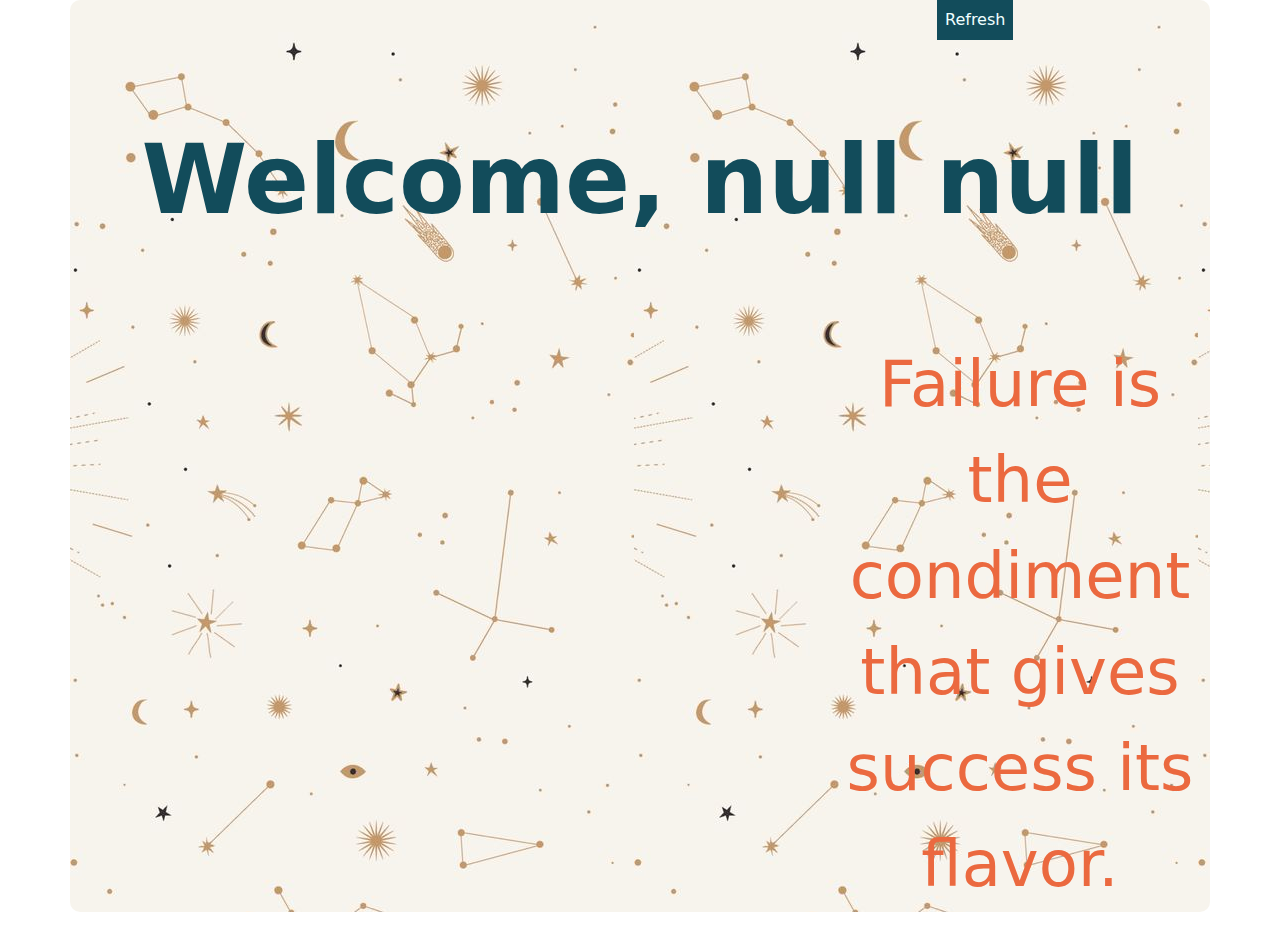
==== horoscoop.html @ 8814ab09 "Eerste styling horoscoop" ====
<!DOCTYPE html>
<html lang="en">
<head>
    <meta charset="UTF-8">
    <meta http-equiv="X-UA-Compatible" content="IE=edge">
    <meta name="viewport" content="width=device-width, initial-scale=1.0">
    <title>Your personal horoscope</title>
    <!-- Link naar css file -->
    <link rel="stylesheet" href="style.css">
    <!-- Latest compiled and minified CSS -->
    <link href="https://cdn.jsdelivr.net/npm/bootstrap@5.2.2/dist/css/bootstrap.min.css" rel="stylesheet">

    <!-- Latest compiled JavaScript -->
    <script src="https://cdn.jsdelivr.net/npm/bootstrap@5.2.2/dist/js/bootstrap.bundle.min.js"></script>
</head>
<body>
    <div class="container wrap">
        <div class="row margin">
            <div class="col-md-3"><img src="" class="rounded mx-auto d-block" id="currentWheaterImage"></img></div>
            <div class="col-md-3 text-center temp" id="currentTemperature"></div>
            <div class="col-md-3 text-center weather" id="weatherDescription"></div>
            <div class="col-md-3"><button id="refreshButton">Refresh</button></div>
        </div>
        <div class="row margin banner text-center">
            <div class="col-md-12 title" id="welcomeMessage"></div>
        </div>
        <div class="row margin">
            <div class="col-md-8"><img src="" class="rounded mx-auto d-block" id="chineseHoroscope"></img></div>
            <div class="col-md-4 text-center"id="quoteOfTheMoment"></div>
        </div>
    </div>
    <script src="output.js"></script>
    <script src="weather.js"></script>
</body>
</html>
---- style.css ----
.wrap{
    background-image: url("zodiac2.jpg");
    border-radius: 10px;
}

h1{
    color:#124C5B;
    font-weight: 700;
    padding: 3em
}
.title{
    color:#124C5B;
    font-size: 6em;
    font-weight: 700;
    padding: 0.5em
}

h3{
    color:#124C5B;
    font-weight: 500;
    padding: 1em
}
.banner{
    height: 35%;
}
.margin{
    margin : 20px;
}

body{
    background-color: #B4CCD1;
    font-family: 'Quicksand', sans-serif;
}

input{
    border-color: #C19C70;
    border-radius: 10px;
    color:#124C5B;
}
button{
    background-color: #124C5B;
    border-radius: 10px;
    border: 0px;
    padding: 0.5em;
    color: azure;
    margin: 2em;

}
#quoteOfTheMoment{
    color:#EB693F;
    font-size: 4em;

}

.temp{
    font-size: 6em;
    margin-top: auto;
    margin-bottom: auto;
}
.weather{    
  margin-top: auto;
  margin-bottom: auto;
}
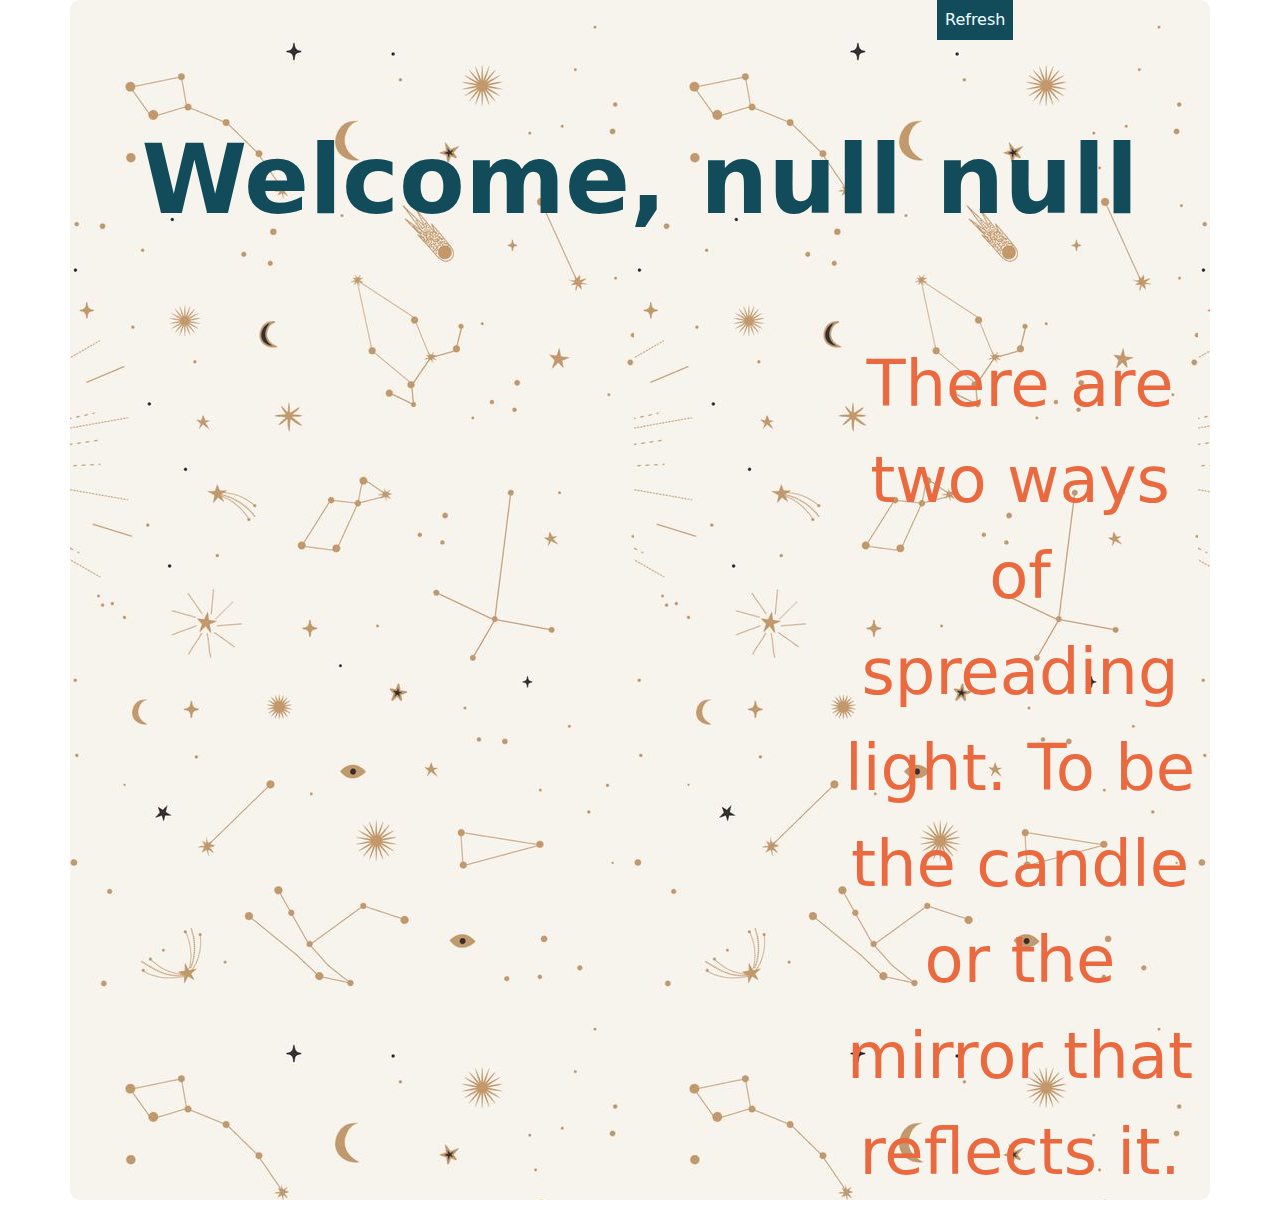
==== commit fa7f969a: "fixed spelling mistake" ====
--- a/horoscoop.html
+++ b/horoscoop.html
@@ -16,7 +16,7 @@
 <body>
     <div class="container wrap">
         <div class="row margin">
-            <div class="col-md-3"><img src="" class="rounded mx-auto d-block" id="currentWheaterImage"></img></div>
+            <div class="col-md-3"><img src="" class="rounded mx-auto d-block" id="currentWeatherImage"></img></div>
             <div class="col-md-3 text-center temp" id="currentTemperature"></div>
             <div class="col-md-3 text-center weather" id="weatherDescription"></div>
             <div class="col-md-3"><button id="refreshButton">Refresh</button></div>
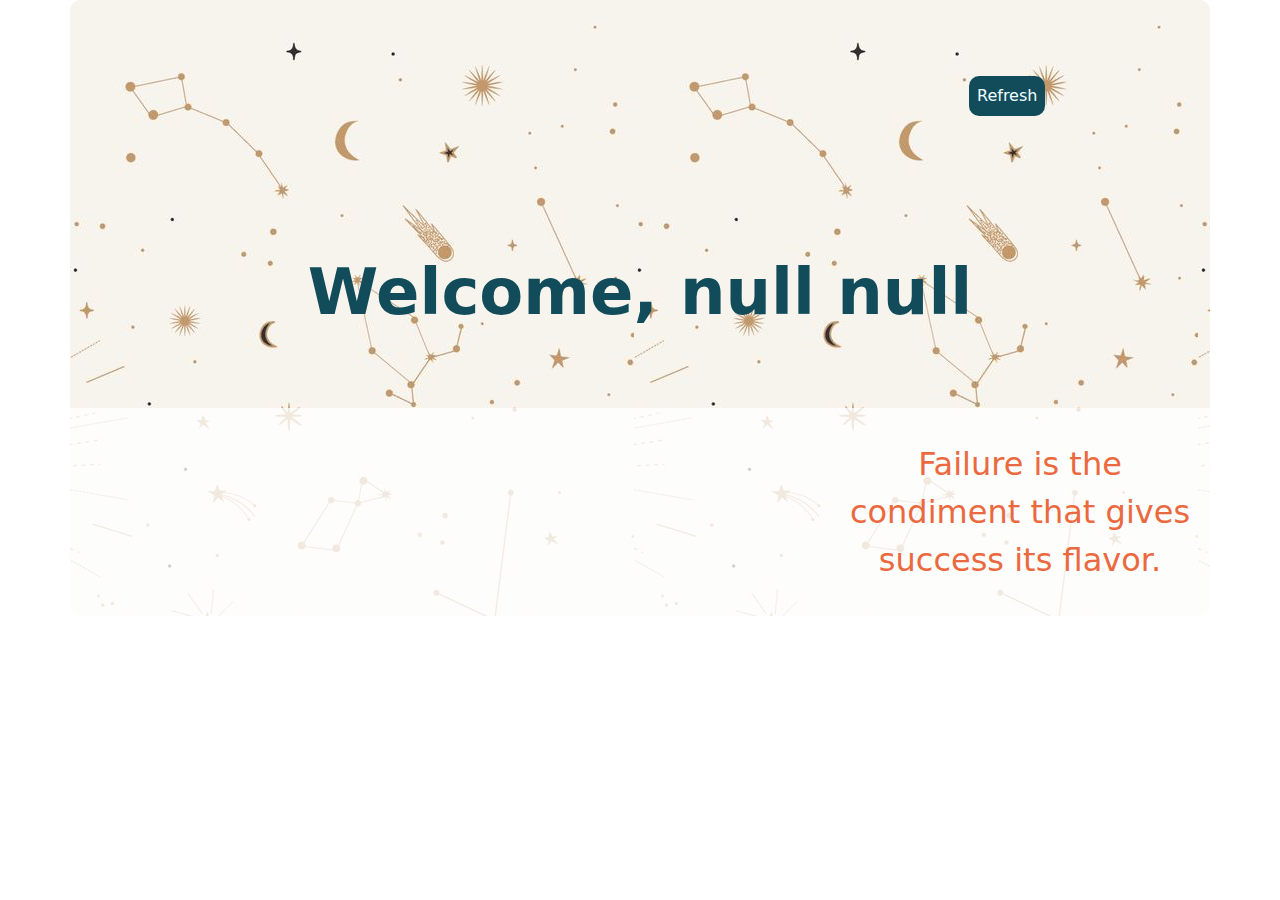
==== commit bbeecd9b: "Tweede aanpassingen aan style" ====
--- a/horoscoop.html
+++ b/horoscoop.html
@@ -16,17 +16,18 @@
 <body>
     <div class="container wrap">
         <div class="row margin">
-            <div class="col-md-3"><img src="" class="rounded mx-auto d-block" id="currentWeatherImage"></img></div>
-            <div class="col-md-3 text-center temp" id="currentTemperature"></div>
-            <div class="col-md-3 text-center weather" id="weatherDescription"></div>
-            <div class="col-md-3"><button id="refreshButton">Refresh</button></div>
+            <div class="col-md-3 d-flex align-items-center padding"><img src="" class="rounded" id="currentWeatherImage"></img></div>
+            <div class="col-md-3 d-flex align-items-center text-center temp padding" id="currentTemperature"></div>
+            <div class="col-md-3 d-flex align-items-center text-center padding" id="weatherDescription"></div>
+            <div class="col-md-3 d-flex align-items-center text-center padding"><button class="buttonstyle" id="refreshButton">Refresh</button></div>
         </div>
         <div class="row margin banner text-center">
             <div class="col-md-12 title" id="welcomeMessage"></div>
         </div>
-        <div class="row margin">
-            <div class="col-md-8"><img src="" class="rounded mx-auto d-block" id="chineseHoroscope"></img></div>
-            <div class="col-md-4 text-center"id="quoteOfTheMoment"></div>
+        <div class="row margin transparant">
+            <div class="col-md-4 d-flex align-items-center padding"><img src="" class="rounded mx-auto d-block img-fluid" id="chineseHoroscope"></img></div>
+            <div class="col-md-4 d-flex align-items-center padding" id="element"></div>
+            <div class="col-md-4 d-flex align-items-center text-center padding"id="quoteOfTheMoment"></div>
         </div>
     </div>
     <script src="output.js"></script>
--- a/style.css
+++ b/style.css
@@ -10,7 +10,7 @@
 }
 .title{
     color:#124C5B;
-    font-size: 6em;
+    font-size: 4em;
     font-weight: 700;
     padding: 0.5em
 }
@@ -26,7 +26,9 @@
 .margin{
     margin : 20px;
 }
-
+.padding{
+    padding :1em;
+}
 body{
     background-color: #B4CCD1;
     font-family: 'Quicksand', sans-serif;
@@ -37,18 +39,17 @@
     border-radius: 10px;
     color:#124C5B;
 }
-button{
+.buttonstyle{
     background-color: #124C5B;
     border-radius: 10px;
     border: 0px;
     padding: 0.5em;
     color: azure;
     margin: 2em;
-
 }
 #quoteOfTheMoment{
     color:#EB693F;
-    font-size: 4em;
+    font-size: 2em;
 
 }
 
@@ -57,7 +58,7 @@
     margin-top: auto;
     margin-bottom: auto;
 }
-.weather{    
-  margin-top: auto;
-  margin-bottom: auto;
-}
+
+.transparant{
+    background-color: rgba(255, 255, 255, 0.78);
+}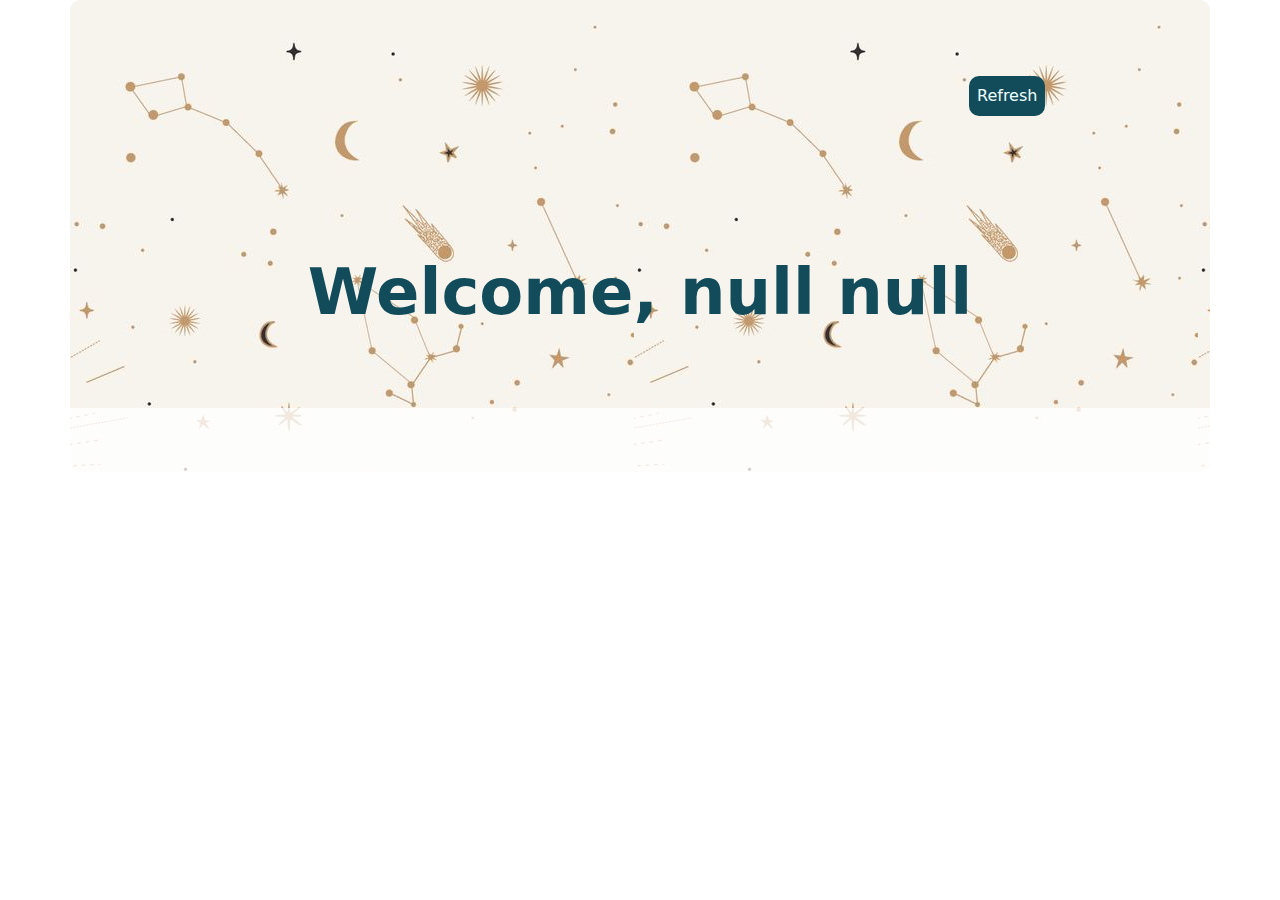
==== commit 7bde08af: "img in div horoscoop" ====
--- a/horoscoop.html
+++ b/horoscoop.html
@@ -26,7 +26,7 @@
         </div>
         <div class="row margin transparant">
             <div class="col-md-4 d-flex align-items-center padding"><img src="" class="rounded mx-auto d-block img-fluid" id="chineseHoroscope"></img></div>
-            <div class="col-md-4 d-flex align-items-center padding" id="element"></div>
+            <div class="col-md-4 d-flex align-items-center padding"><img src="" class="rounded" id="element"></img></div>
             <div class="col-md-4 d-flex align-items-center text-center padding"id="quoteOfTheMoment"></div>
         </div>
     </div>
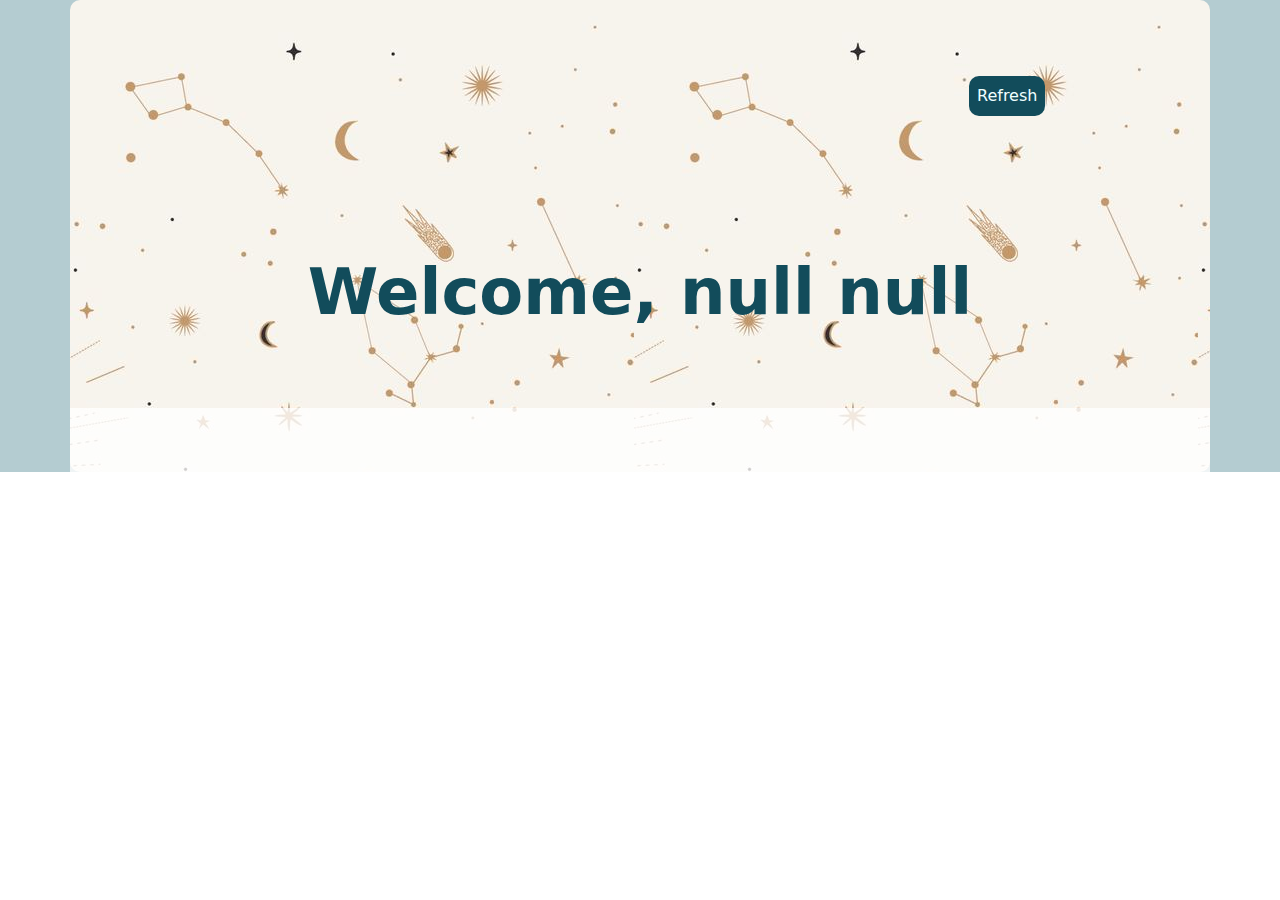
==== commit 34e1986e: "added background colour" ====
--- a/horoscoop.html
+++ b/horoscoop.html
@@ -14,20 +14,22 @@
     <script src="https://cdn.jsdelivr.net/npm/bootstrap@5.2.2/dist/js/bootstrap.bundle.min.js"></script>
 </head>
 <body>
-    <div class="container wrap">
-        <div class="row margin">
-            <div class="col-md-3 d-flex align-items-center padding"><img src="" class="rounded" id="currentWeatherImage"></img></div>
-            <div class="col-md-3 d-flex align-items-center text-center temp padding" id="currentTemperature"></div>
-            <div class="col-md-3 d-flex align-items-center text-center padding" id="weatherDescription"></div>
-            <div class="col-md-3 d-flex align-items-center text-center padding"><button class="buttonstyle" id="refreshButton">Refresh</button></div>
-        </div>
-        <div class="row margin banner text-center">
-            <div class="col-md-12 title" id="welcomeMessage"></div>
-        </div>
-        <div class="row margin transparant">
-            <div class="col-md-4 d-flex align-items-center padding"><img src="" class="rounded mx-auto d-block img-fluid" id="chineseHoroscope"></img></div>
-            <div class="col-md-4 d-flex align-items-center padding"><img src="" class="rounded" id="element"></img></div>
-            <div class="col-md-4 d-flex align-items-center text-center padding"id="quoteOfTheMoment"></div>
+    <div class="container-float backgroundcolour">
+        <div class="container wrap">
+            <div class="row margin">
+                <div class="col-md-3 d-flex align-items-center padding"><img src="" class="rounded" id="currentWeatherImage"></img></div>
+                <div class="col-md-3 d-flex align-items-center text-center temp padding" id="currentTemperature"></div>
+                <div class="col-md-3 d-flex align-items-center text-center padding" id="weatherDescription"></div>
+                <div class="col-md-3 d-flex align-items-center text-center padding"><button class="buttonstyle" id="refreshButton">Refresh</button></div>
+            </div>
+            <div class="row margin banner text-center">
+                <div class="col-md-12 title" id="welcomeMessage"></div>
+            </div>
+            <div class="row margin transparant">
+                <div class="col-md-4 d-flex align-items-center padding"><img src="" class="rounded mx-auto d-block img-fluid" id="chineseHoroscope"></img></div>
+                <div class="col-md-4 d-flex align-items-center padding" id="element"></div>
+                <div class="col-md-4 d-flex align-items-center text-center padding"id="quoteOfTheMoment"></div>
+            </div>
         </div>
     </div>
     <script src="output.js"></script>
--- a/style.css
+++ b/style.css
@@ -61,4 +61,7 @@
 
 .transparant{
     background-color: rgba(255, 255, 255, 0.78);
+}
+.backgroundcolour{
+    background-color: #B4CCD1;
 }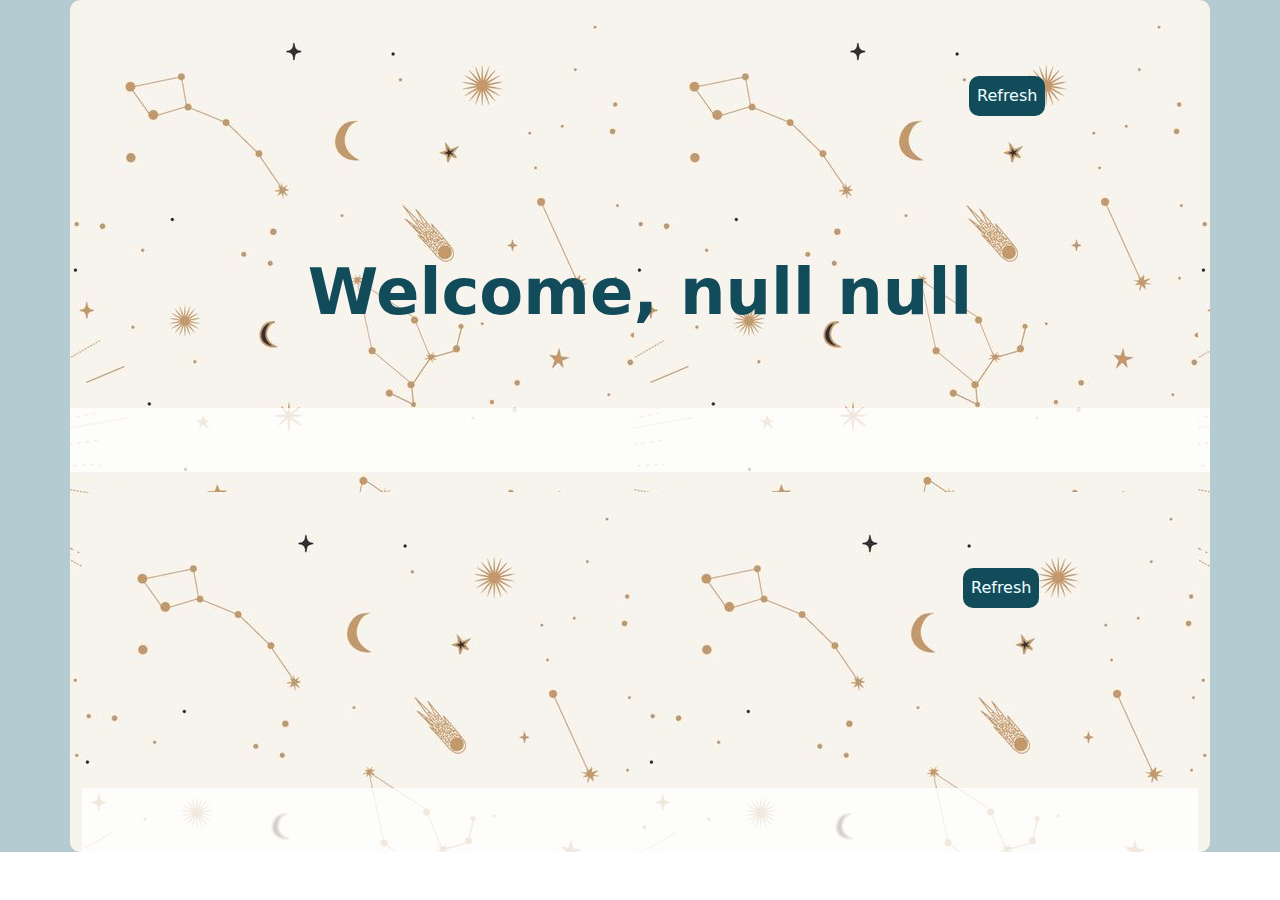
==== commit 2f78a004: "Merge branch 'main' of https://github.com/LanderPoelmans/groepswerk_weer_horoscoop" ====
--- a/horoscoop.html
+++ b/horoscoop.html
@@ -30,6 +30,20 @@
                 <div class="col-md-4 d-flex align-items-center padding" id="element"></div>
                 <div class="col-md-4 d-flex align-items-center text-center padding"id="quoteOfTheMoment"></div>
             </div>
+    <div class="container wrap">
+        <div class="row margin">
+            <div class="col-md-3 d-flex align-items-center padding"><img src="" class="rounded" id="currentWeatherImage"></img></div>
+            <div class="col-md-3 d-flex align-items-center text-center temp padding" id="currentTemperature"></div>
+            <div class="col-md-3 d-flex align-items-center text-center padding" id="weatherDescription"></div>
+            <div class="col-md-3 d-flex align-items-center text-center padding"><button class="buttonstyle" id="refreshButton">Refresh</button></div>
+        </div>
+        <div class="row margin banner text-center">
+            <div class="col-md-12 title" id="welcomeMessage"></div>
+        </div>
+        <div class="row margin transparant">
+            <div class="col-md-4 d-flex align-items-center padding"><img src="" class="rounded mx-auto d-block img-fluid" id="chineseHoroscope"></img></div>
+            <div class="col-md-4 d-flex align-items-center padding"><img src="" class="rounded" id="element"></img></div>
+            <div class="col-md-4 d-flex align-items-center text-center padding"id="quoteOfTheMoment"></div>
         </div>
     </div>
     <script src="output.js"></script>
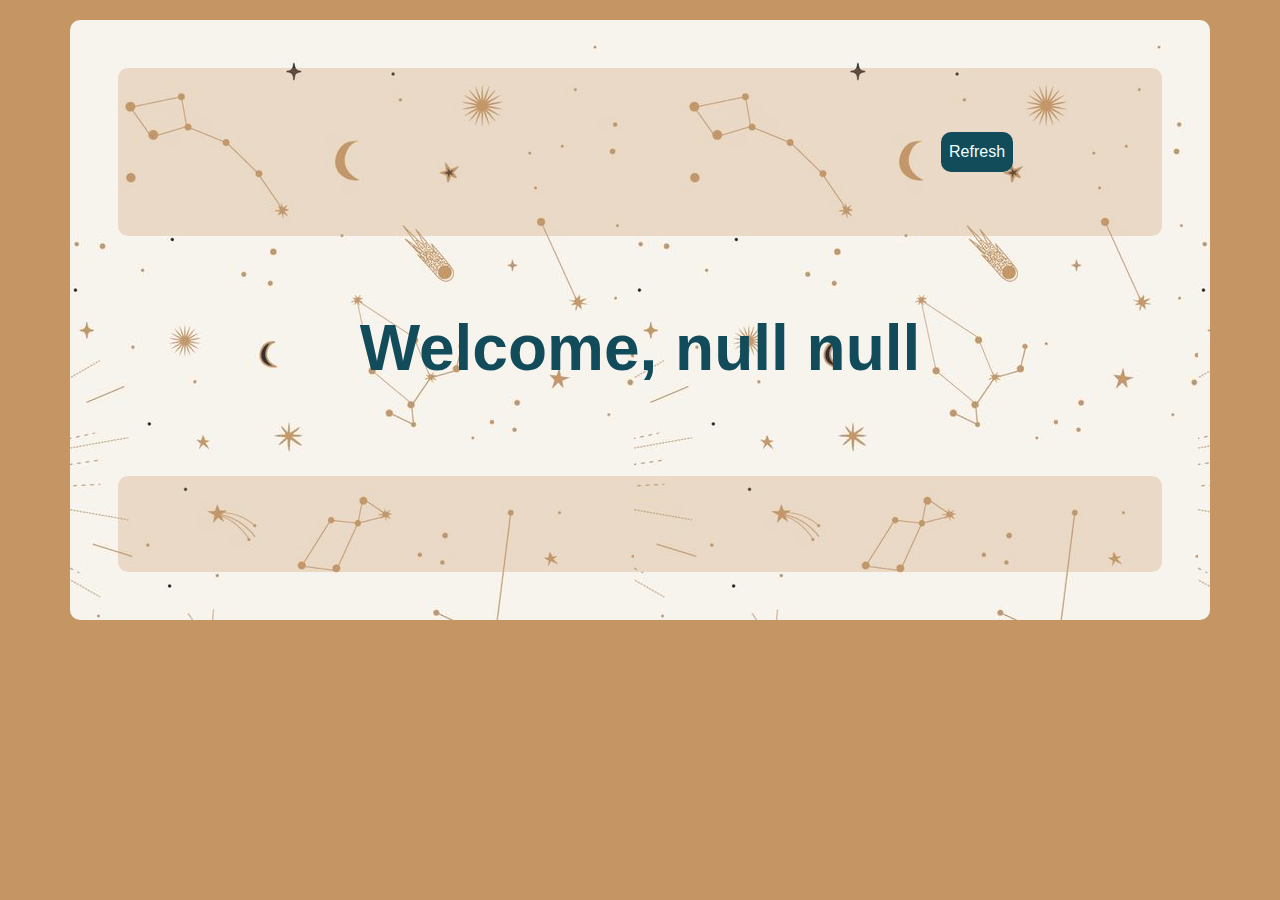
==== commit 5db24814: "Derde aanpassing style" ====
--- a/horoscoop.html
+++ b/horoscoop.html
@@ -5,45 +5,28 @@
     <meta http-equiv="X-UA-Compatible" content="IE=edge">
     <meta name="viewport" content="width=device-width, initial-scale=1.0">
     <title>Your personal horoscope</title>
+    <!-- Latest compiled and minified CSS -->
+    <link href="https://cdn.jsdelivr.net/npm/bootstrap@5.2.2/dist/css/bootstrap.min.css" rel="stylesheet">
+    <!-- Latest compiled JavaScript -->
+    <script src="https://cdn.jsdelivr.net/npm/bootstrap@5.2.2/dist/js/bootstrap.bundle.min.js"></script>
     <!-- Link naar css file -->
     <link rel="stylesheet" href="style.css">
-    <!-- Latest compiled and minified CSS -->
-    <link href="https://cdn.jsdelivr.net/npm/bootstrap@5.2.2/dist/css/bootstrap.min.css" rel="stylesheet">
-
-    <!-- Latest compiled JavaScript -->
-    <script src="https://cdn.jsdelivr.net/npm/bootstrap@5.2.2/dist/js/bootstrap.bundle.min.js"></script>
 </head>
 <body>
-    <div class="container-float backgroundcolour">
-        <div class="container wrap">
-            <div class="row margin">
-                <div class="col-md-3 d-flex align-items-center padding"><img src="" class="rounded" id="currentWeatherImage"></img></div>
-                <div class="col-md-3 d-flex align-items-center text-center temp padding" id="currentTemperature"></div>
-                <div class="col-md-3 d-flex align-items-center text-center padding" id="weatherDescription"></div>
-                <div class="col-md-3 d-flex align-items-center text-center padding"><button class="buttonstyle" id="refreshButton">Refresh</button></div>
-            </div>
-            <div class="row margin banner text-center">
-                <div class="col-md-12 title" id="welcomeMessage"></div>
-            </div>
-            <div class="row margin transparant">
-                <div class="col-md-4 d-flex align-items-center padding"><img src="" class="rounded mx-auto d-block img-fluid" id="chineseHoroscope"></img></div>
-                <div class="col-md-4 d-flex align-items-center padding" id="element"></div>
-                <div class="col-md-4 d-flex align-items-center text-center padding"id="quoteOfTheMoment"></div>
-            </div>
-    <div class="container wrap">
-        <div class="row margin">
+    <div class="container wrap margin padding">
+        <div class="row margin frame">
             <div class="col-md-3 d-flex align-items-center padding"><img src="" class="rounded" id="currentWeatherImage"></img></div>
-            <div class="col-md-3 d-flex align-items-center text-center temp padding" id="currentTemperature"></div>
+            <div class="col-md-3 d-flex align-items-center text-center temp" id="currentTemperature"></div>
             <div class="col-md-3 d-flex align-items-center text-center padding" id="weatherDescription"></div>
             <div class="col-md-3 d-flex align-items-center text-center padding"><button class="buttonstyle" id="refreshButton">Refresh</button></div>
         </div>
         <div class="row margin banner text-center">
             <div class="col-md-12 title" id="welcomeMessage"></div>
         </div>
-        <div class="row margin transparant">
+        <div class="row frame">
             <div class="col-md-4 d-flex align-items-center padding"><img src="" class="rounded mx-auto d-block img-fluid" id="chineseHoroscope"></img></div>
-            <div class="col-md-4 d-flex align-items-center padding"><img src="" class="rounded" id="element"></img></div>
-            <div class="col-md-4 d-flex align-items-center text-center padding"id="quoteOfTheMoment"></div>
+            <div class="col-md-4 d-flex align-items-center padding"><img src="" class="rounded " id="element"></img></div>
+            <div class="col-md-4 d-flex align-items-center text-center padding" id="quoteOfTheMoment"></div>
         </div>
     </div>
     <script src="output.js"></script>
--- a/style.css
+++ b/style.css
@@ -24,13 +24,13 @@
     height: 35%;
 }
 .margin{
-    margin : 20px;
+    margin-top : 20px;
 }
 .padding{
     padding :1em;
 }
-body{
-    background-color: #B4CCD1;
+body, .backgroundcolour{
+    background-color: #C59663;
     font-family: 'Quicksand', sans-serif;
 }
 
@@ -48,20 +48,18 @@
     margin: 2em;
 }
 #quoteOfTheMoment{
-    color:#EB693F;
+    color:#124C5B;;
     font-size: 2em;
 
 }
 
 .temp{
     font-size: 6em;
-    margin-top: auto;
-    margin-bottom: auto;
+    color:#124C5B;
 }
-
-.transparant{
-    background-color: rgba(255, 255, 255, 0.78);
+.frame{
+    background-color: #c5966348;
+    border-radius: 10px;
+    padding: 1em;
+    margin: 2em;
 }
-.backgroundcolour{
-    background-color: #B4CCD1;
-}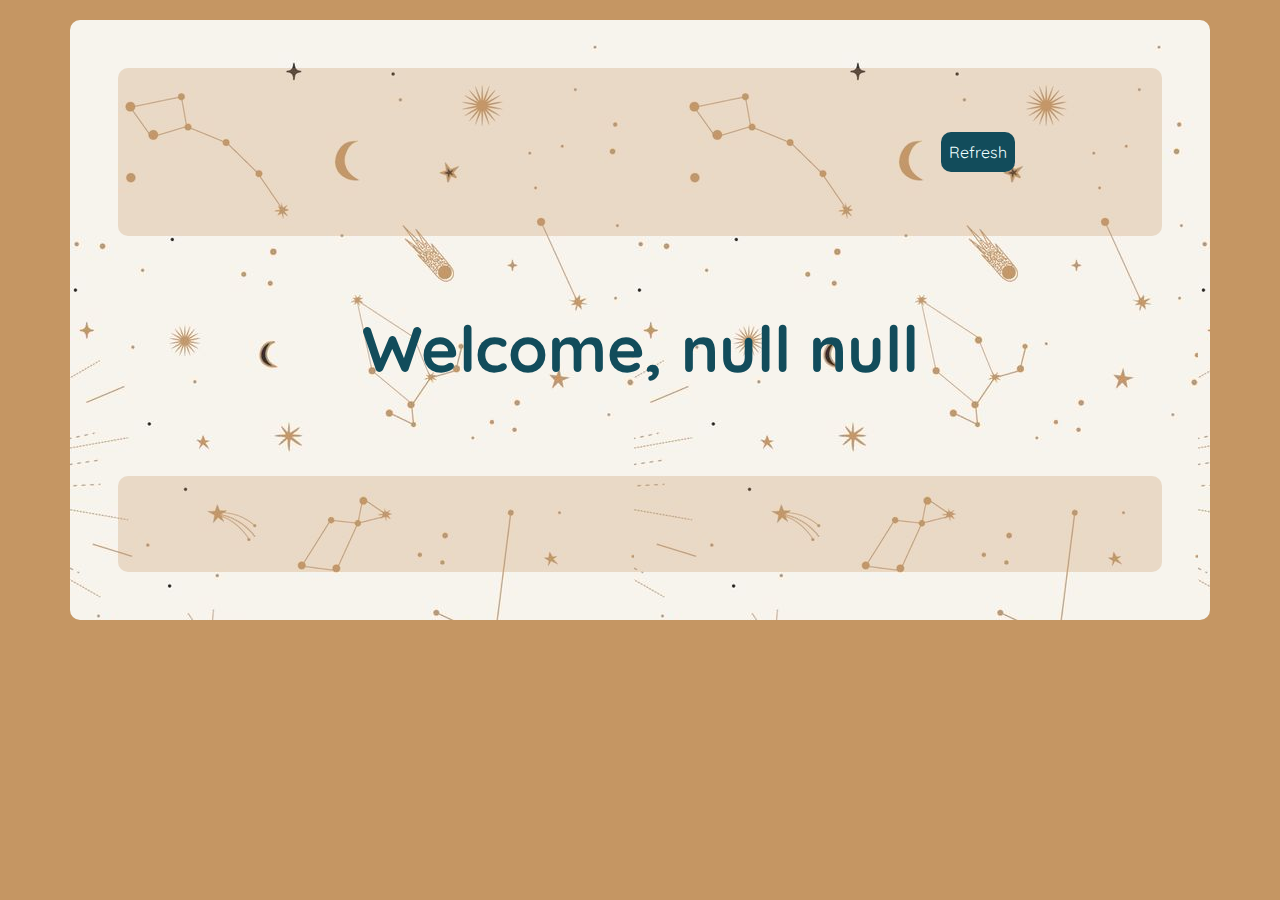
==== commit a2dda735: "added google fonts" ====
--- a/horoscoop.html
+++ b/horoscoop.html
@@ -9,6 +9,10 @@
     <link href="https://cdn.jsdelivr.net/npm/bootstrap@5.2.2/dist/css/bootstrap.min.css" rel="stylesheet">
     <!-- Latest compiled JavaScript -->
     <script src="https://cdn.jsdelivr.net/npm/bootstrap@5.2.2/dist/js/bootstrap.bundle.min.js"></script>
+    <!-- Link to Google Font -->
+    <link rel="preconnect" href="https://fonts.googleapis.com">
+    <link rel="preconnect" href="https://fonts.gstatic.com" crossorigin>
+    <link href="https://fonts.googleapis.com/css2?family=Quicksand:wght@300;400;500;600;700&display=swap" rel="stylesheet">    
     <!-- Link naar css file -->
     <link rel="stylesheet" href="style.css">
 </head>
@@ -25,7 +29,7 @@
         </div>
         <div class="row frame">
             <div class="col-md-4 d-flex align-items-center padding"><img src="" class="rounded mx-auto d-block img-fluid" id="chineseHoroscope"></img></div>
-            <div class="col-md-4 d-flex align-items-center padding"><img src="" class="rounded " id="element"></img></div>
+            <div class="col-md-4 d-flex align-items-center padding"><img src="" class="rounded mx-auto d-block img-fluid" id="element"></img></div>
             <div class="col-md-4 d-flex align-items-center text-center padding" id="quoteOfTheMoment"></div>
         </div>
     </div>
